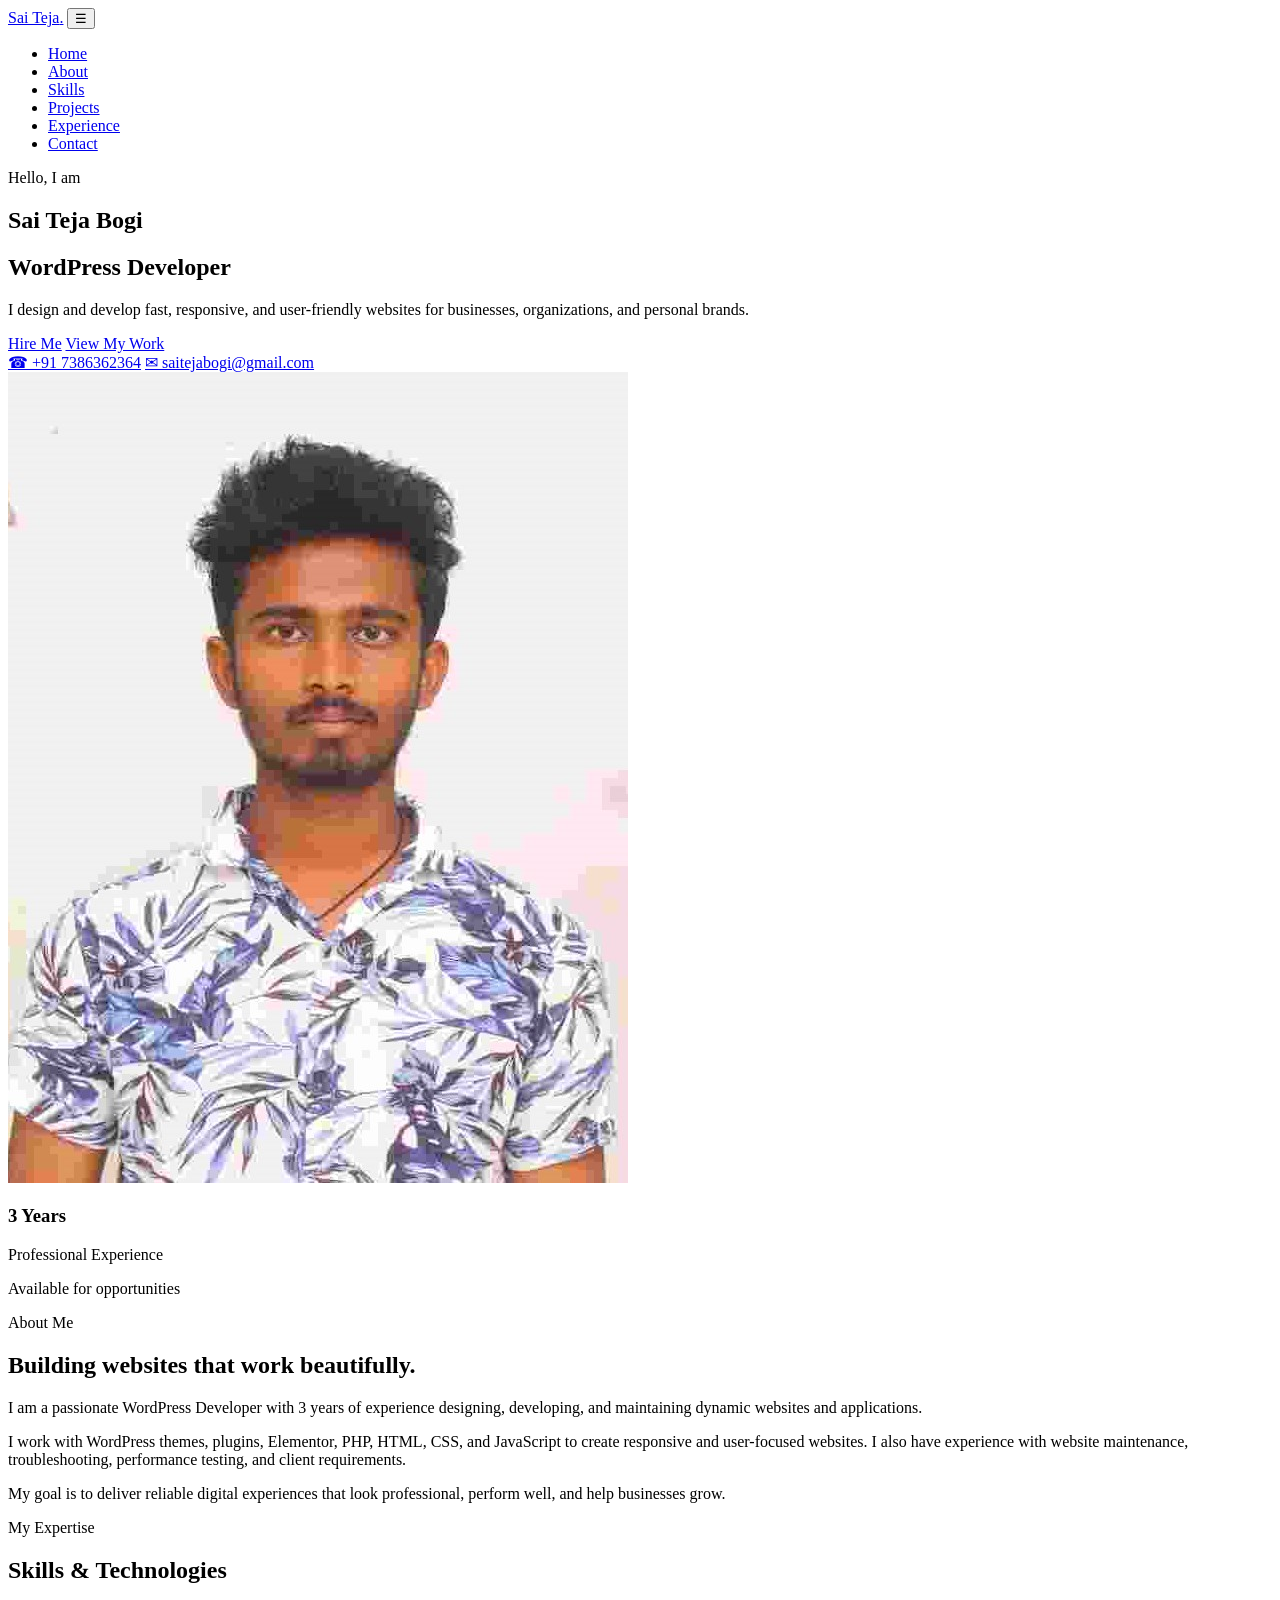
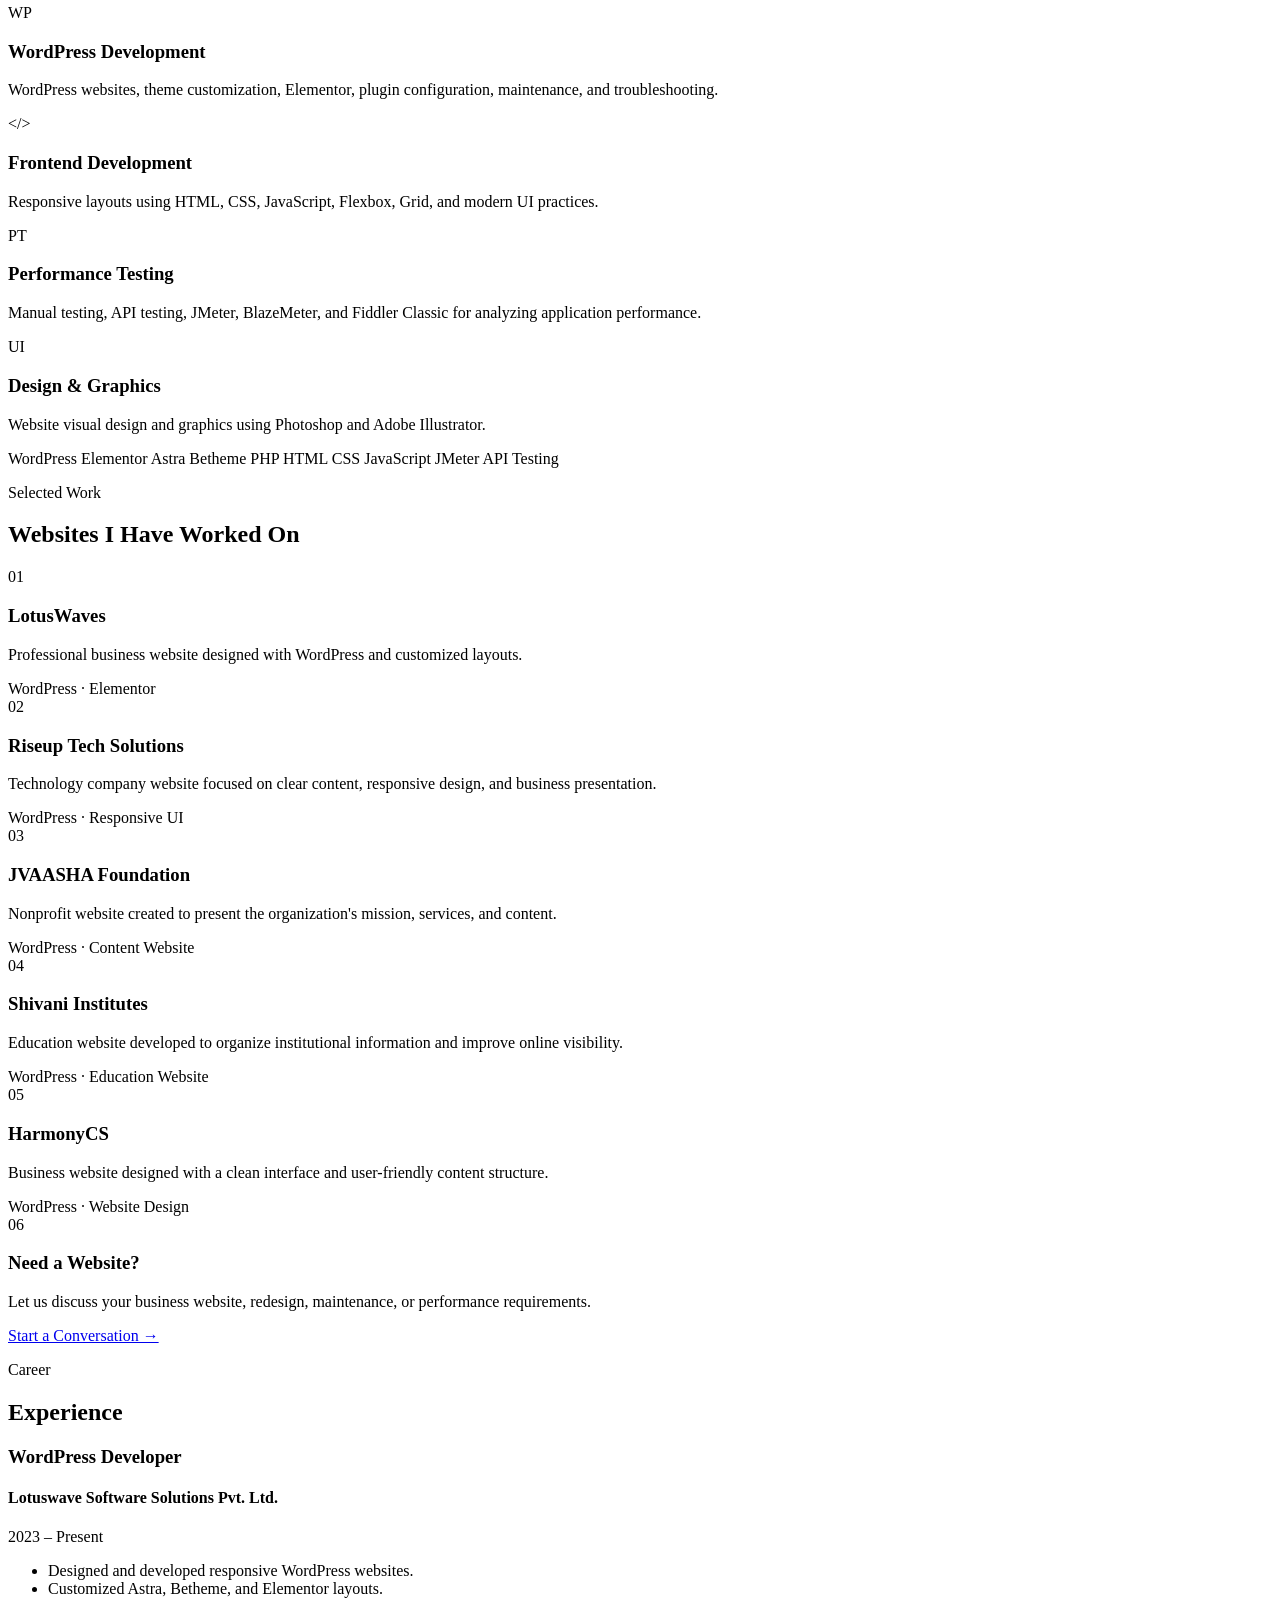
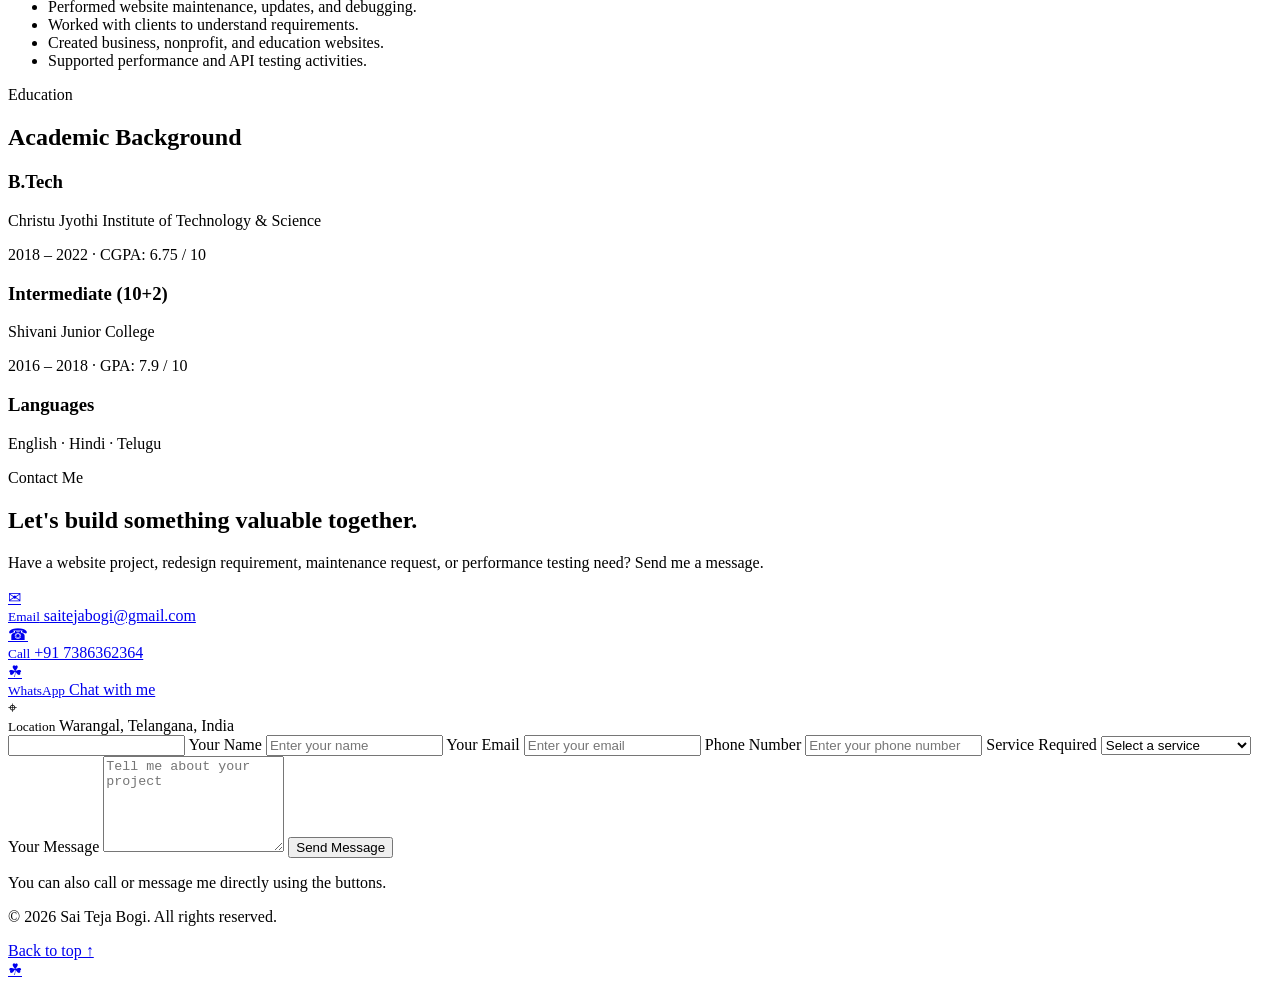
==== index.html @ 1f84fe52 "Rename index.html.html to index.html" ====
<!DOCTYPE html>
<html lang="en">
<head>
  <meta charset="UTF-8">
  <meta name="viewport" content="width=device-width, initial-scale=1.0">
  <meta name="description" content="Sai Teja Bogi - WordPress Developer with 3 years of experience">
  <title>Sai Teja Bogi | WordPress Developer</title>

  <link rel="preconnect" href="https://fonts.googleapis.com">
  <link rel="preconnect" href="https://fonts.gstatic.com" crossorigin>
  <link href="https://fonts.googleapis.com/css2?family=Inter:wght@400;500;600;700;800&display=swap" rel="stylesheet">

  <link rel="stylesheet" href="styles.css"> 
</head>
<body>

  <header class="header">
    <nav class="navbar container">
      <a href="#home" class="logo">Sai Teja<span>.</span></a>

      <button class="menu-toggle" aria-label="Open navigation menu">
        ☰
      </button>

      <ul class="nav-links">
        <li><a href="#home">Home</a></li>
        <li><a href="#about">About</a></li>
        <li><a href="#skills">Skills</a></li>
        <li><a href="#projects">Projects</a></li>
        <li><a href="#experience">Experience</a></li>
        <li><a href="#contact">Contact</a></li>
      </ul>
    </nav>
  </header>

  <main>

    <!-- Hero -->
    <section id="home" class="hero">
      <div class="container hero-content">
        <div class="hero-text">
          <p class="eyebrow">Hello, I am</p>
          <h1>Sai Teja <span>Bogi</span></h1>
          <h2>WordPress Developer</h2>

          <p class="hero-description">
            I design and develop fast, responsive, and user-friendly websites
            for businesses, organizations, and personal brands.
          </p>

          <div class="hero-buttons">
            <a href="#contact" class="btn btn-primary">Hire Me</a>
            <a href="#projects" class="btn btn-outline">View My Work</a>
          </div>

          <div class="quick-contact">
            <a href="tel:+917386362364">☎ +91 7386362364</a>
            <a href="mailto:saitejabogi@gmail.com">✉ saitejabogi@gmail.com</a>
          </div>
        </div>

        <div class="hero-card">
  <div class="profile-image-wrapper">
    <img
      src="assets/saiteja.jpg"
      alt="Sai Teja Bogi - WordPress Developer"
      class="profile-image"
    >
  </div>

  <h3>3 Years</h3>
  <p>Professional Experience</p>

  <div class="availability">
    <span></span>
    Available for opportunities
  </div>
</div>
      </div>
    </section>

    <!-- About -->
    <section id="about" class="section">
      <div class="container about-grid">
        <div>
          <p class="section-label">About Me</p>
          <h2 class="section-title">Building websites that work beautifully.</h2>
        </div>

        <div class="about-text">
          <p>
            I am a passionate WordPress Developer with 3 years of experience
            designing, developing, and maintaining dynamic websites and
            applications.
          </p>

          <p>
            I work with WordPress themes, plugins, Elementor, PHP, HTML, CSS,
            and JavaScript to create responsive and user-focused websites.
            I also have experience with website maintenance, troubleshooting,
            performance testing, and client requirements.
          </p>

          <p>
            My goal is to deliver reliable digital experiences that look
            professional, perform well, and help businesses grow.
          </p>
        </div>
      </div>
    </section>

    <!-- Skills -->
    <section id="skills" class="section section-light">
      <div class="container">
        <p class="section-label">My Expertise</p>
        <h2 class="section-title">Skills & Technologies</h2>

        <div class="skills-grid">
          <div class="skill-card">
            <div class="skill-icon">WP</div>
            <h3>WordPress Development</h3>
            <p>
              WordPress websites, theme customization, Elementor, plugin
              configuration, maintenance, and troubleshooting.
            </p>
          </div>

          <div class="skill-card">
            <div class="skill-icon">&lt;/&gt;</div>
            <h3>Frontend Development</h3>
            <p>
              Responsive layouts using HTML, CSS, JavaScript, Flexbox,
              Grid, and modern UI practices.
            </p>
          </div>

          <div class="skill-card">
            <div class="skill-icon">PT</div>
            <h3>Performance Testing</h3>
            <p>
              Manual testing, API testing, JMeter, BlazeMeter, and Fiddler
              Classic for analyzing application performance.
            </p>
          </div>

          <div class="skill-card">
            <div class="skill-icon">UI</div>
            <h3>Design & Graphics</h3>
            <p>
              Website visual design and graphics using Photoshop and
              Adobe Illustrator.
            </p>
          </div>
        </div>

        <div class="technology-list">
          <span>WordPress</span>
          <span>Elementor</span>
          <span>Astra</span>
          <span>Betheme</span>
          <span>PHP</span>
          <span>HTML</span>
          <span>CSS</span>
          <span>JavaScript</span>
          <span>JMeter</span>
          <span>API Testing</span>
        </div>
      </div>
    </section>

    <!-- Projects -->
    <section id="projects" class="section">
      <div class="container">
        <p class="section-label">Selected Work</p>
        <h2 class="section-title">Websites I Have Worked On</h2>

        <div class="projects-grid">
          <article class="project-card">
            <div class="project-number">01</div>
            <h3>LotusWaves</h3>
            <p>
              Professional business website designed with WordPress and
              customized layouts.
            </p>
            <span>WordPress · Elementor</span>
          </article>

          <article class="project-card">
            <div class="project-number">02</div>
            <h3>Riseup Tech Solutions</h3>
            <p>
              Technology company website focused on clear content,
              responsive design, and business presentation.
            </p>
            <span>WordPress · Responsive UI</span>
          </article>

          <article class="project-card">
            <div class="project-number">03</div>
            <h3>JVAASHA Foundation</h3>
            <p>
              Nonprofit website created to present the organization's
              mission, services, and content.
            </p>
            <span>WordPress · Content Website</span>
          </article>

          <article class="project-card">
            <div class="project-number">04</div>
            <h3>Shivani Institutes</h3>
            <p>
              Education website developed to organize institutional
              information and improve online visibility.
            </p>
            <span>WordPress · Education Website</span>
          </article>

          <article class="project-card">
            <div class="project-number">05</div>
            <h3>HarmonyCS</h3>
            <p>
              Business website designed with a clean interface and
              user-friendly content structure.
            </p>
            <span>WordPress · Website Design</span>
          </article>

          <article class="project-card project-highlight">
            <div class="project-number">06</div>
            <h3>Need a Website?</h3>
            <p>
              Let us discuss your business website, redesign, maintenance,
              or performance requirements.
            </p>
            <a href="#contact">Start a Conversation →</a>
          </article>
        </div>
      </div>
    </section>

    <!-- Experience and Education -->
    <section id="experience" class="section section-light">
      <div class="container timeline-grid">

        <div>
          <p class="section-label">Career</p>
          <h2 class="section-title">Experience</h2>

          <div class="timeline-item">
            <div class="timeline-dot"></div>
            <div>
              <h3>WordPress Developer</h3>
              <h4>Lotuswave Software Solutions Pvt. Ltd.</h4>
              <p class="timeline-date">2023 – Present</p>

              <ul>
                <li>Designed and developed responsive WordPress websites.</li>
                <li>Customized Astra, Betheme, and Elementor layouts.</li>
                <li>Performed website maintenance, updates, and debugging.</li>
                <li>Worked with clients to understand requirements.</li>
                <li>Created business, nonprofit, and education websites.</li>
                <li>Supported performance and API testing activities.</li>
              </ul>
            </div>
          </div>
        </div>

        <div>
          <p class="section-label">Education</p>
          <h2 class="section-title">Academic Background</h2>

          <div class="education-card">
            <h3>B.Tech</h3>
            <p>Christu Jyothi Institute of Technology & Science</p>
            <span>2018 – 2022 · CGPA: 6.75 / 10</span>
          </div>

          <div class="education-card">
            <h3>Intermediate (10+2)</h3>
            <p>Shivani Junior College</p>
            <span>2016 – 2018 · GPA: 7.9 / 10</span>
          </div>

          <div class="languages">
            <h3>Languages</h3>
            <p>English · Hindi · Telugu</p>
          </div>
        </div>

      </div>
    </section>

    <!-- Contact -->
    <section id="contact" class="section contact-section">
      <div class="container contact-grid">

        <div class="contact-intro">
          <p class="section-label">Contact Me</p>
          <h2 class="section-title">Let's build something valuable together.</h2>
          <p>
            Have a website project, redesign requirement, maintenance request,
            or performance testing need? Send me a message.
          </p>

          <div class="contact-details">
            <a href="mailto:saitejabogi@gmail.com">
              <span>✉</span>
              <div>
                <small>Email</small>
                saitejabogi@gmail.com
              </div>
            </a>

            <a href="tel:+917386362364">
              <span>☎</span>
              <div>
                <small>Call</small>
                +91 7386362364
              </div>
            </a>

            <a
              href="https://wa.me/917386362364?text=Hello%20Sai%20Teja%2C%20I%20would%20like%20to%20discuss%20a%20website%20project."
              target="_blank"
              rel="noopener noreferrer"
            >
              <span>☘</span>
              <div>
                <small>WhatsApp</small>
                Chat with me
              </div>
            </a>

            <div class="contact-location">
              <span>⌖</span>
              <div>
                <small>Location</small>
                Warangal, Telangana, India
              </div>
            </div>
          </div>
        </div>

        <!-- Static form: works with FormSubmit after activation -->
        <form
          class="contact-form"
          action="https://formsubmit.co/saitejabogi@gmail.com"
          method="POST"
        >
          <input type="hidden" name="_subject" value="New portfolio enquiry">
          <input type="hidden" name="_template" value="table">
          <input type="hidden" name="_captcha" value="true">
          <input type="hidden" name="_next" value="https://github.com/Saitejhub/portfolio/#contact">

          <!-- Honeypot field for basic spam protection -->
          <input
            type="text"
            name="_honey"
            class="hidden-field"
            tabindex="-1"
            autocomplete="off"
          >

          <label for="name">Your Name</label>
          <input
            type="text"
            id="name"
            name="name"
            placeholder="Enter your name"
            required
          >

          <label for="email">Your Email</label>
          <input
            type="email"
            id="email"
            name="email"
            placeholder="Enter your email"
            required
          >

          <label for="phone">Phone Number</label>
          <input
            type="tel"
            id="phone"
            name="phone"
            placeholder="Enter your phone number"
          >

          <label for="service">Service Required</label>
          <select id="service" name="service">
            <option value="">Select a service</option>
            <option value="WordPress Website">WordPress Website</option>
            <option value="Website Redesign">Website Redesign</option>
            <option value="Website Maintenance">Website Maintenance</option>
            <option value="Performance Testing">Performance Testing</option>
            <option value="Other">Other</option>
          </select>

          <label for="message">Your Message</label>
          <textarea
            id="message"
            name="message"
            rows="6"
            placeholder="Tell me about your project"
            required
          ></textarea>

          <button type="submit" class="btn btn-primary btn-full">
            Send Message
          </button>

          <p class="form-note">
            You can also call or message me directly using the buttons.
          </p>
        </form>

      </div>
    </section>

  </main>

  <footer class="footer">
    <div class="container footer-content">
      <p>© <span id="year"></span> Sai Teja Bogi. All rights reserved.</p>
      <a href="#home">Back to top ↑</a>
    </div>
  </footer>

  <a
    class="floating-whatsapp"
    href="https://wa.me/917386362364?text=Hello%20Sai%20Teja%2C%20I%20found%20your%20portfolio."
    target="_blank"
    rel="noopener noreferrer"
    aria-label="Contact me on WhatsApp"
  >
    ☘
  </a>

  <script src="script.js"></script>
</body>
</html>
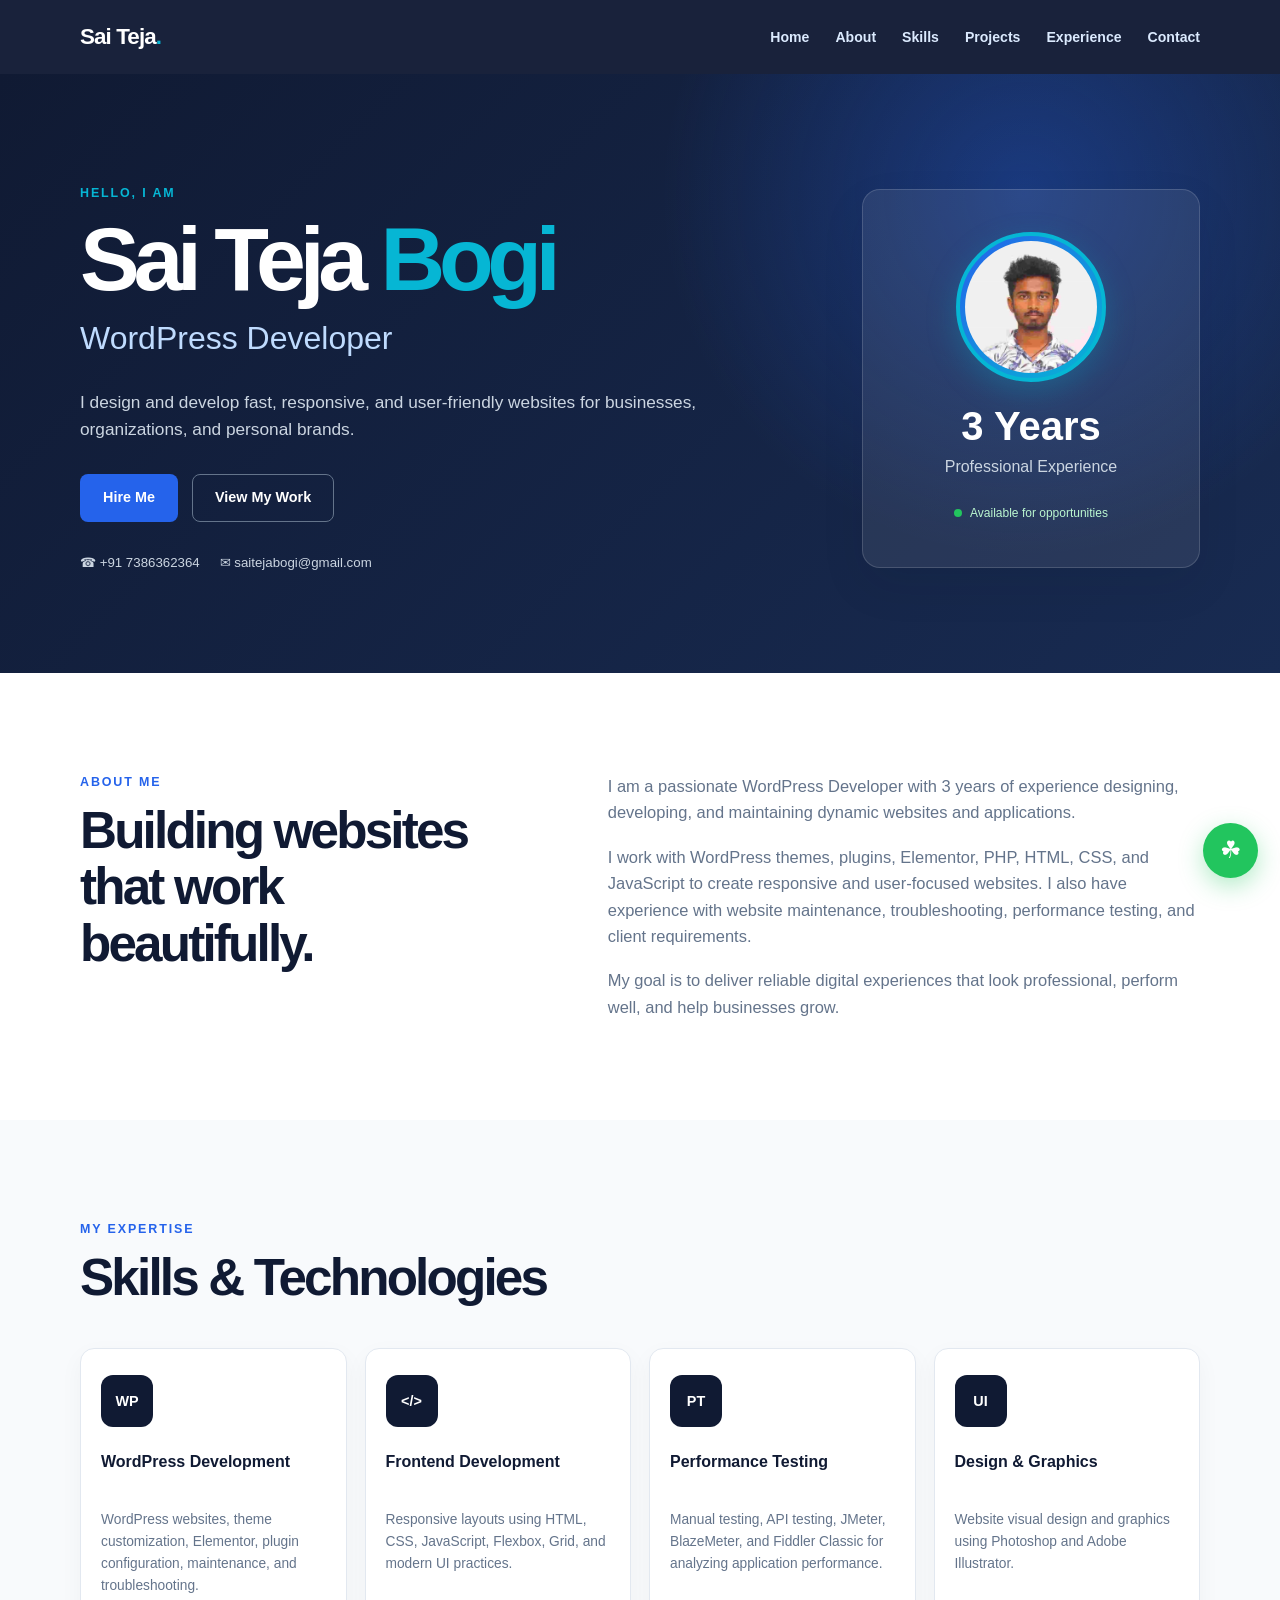
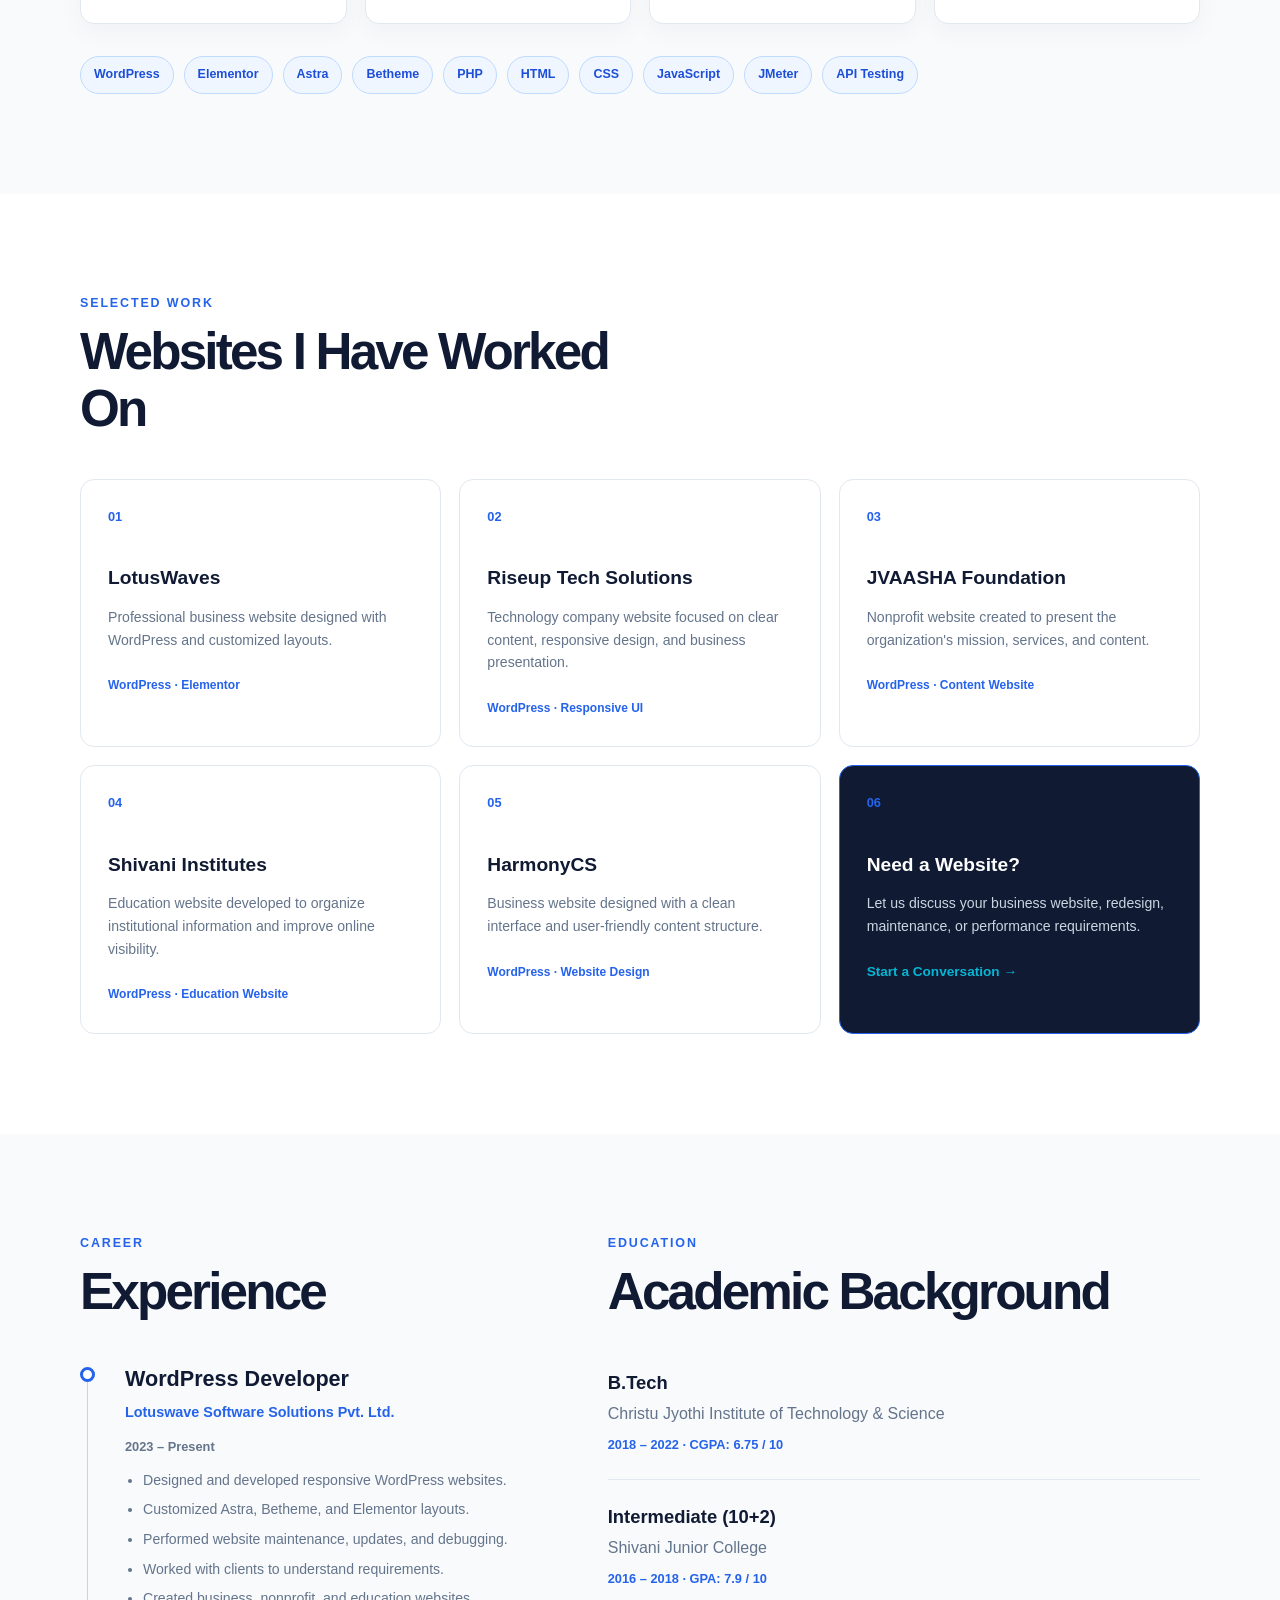
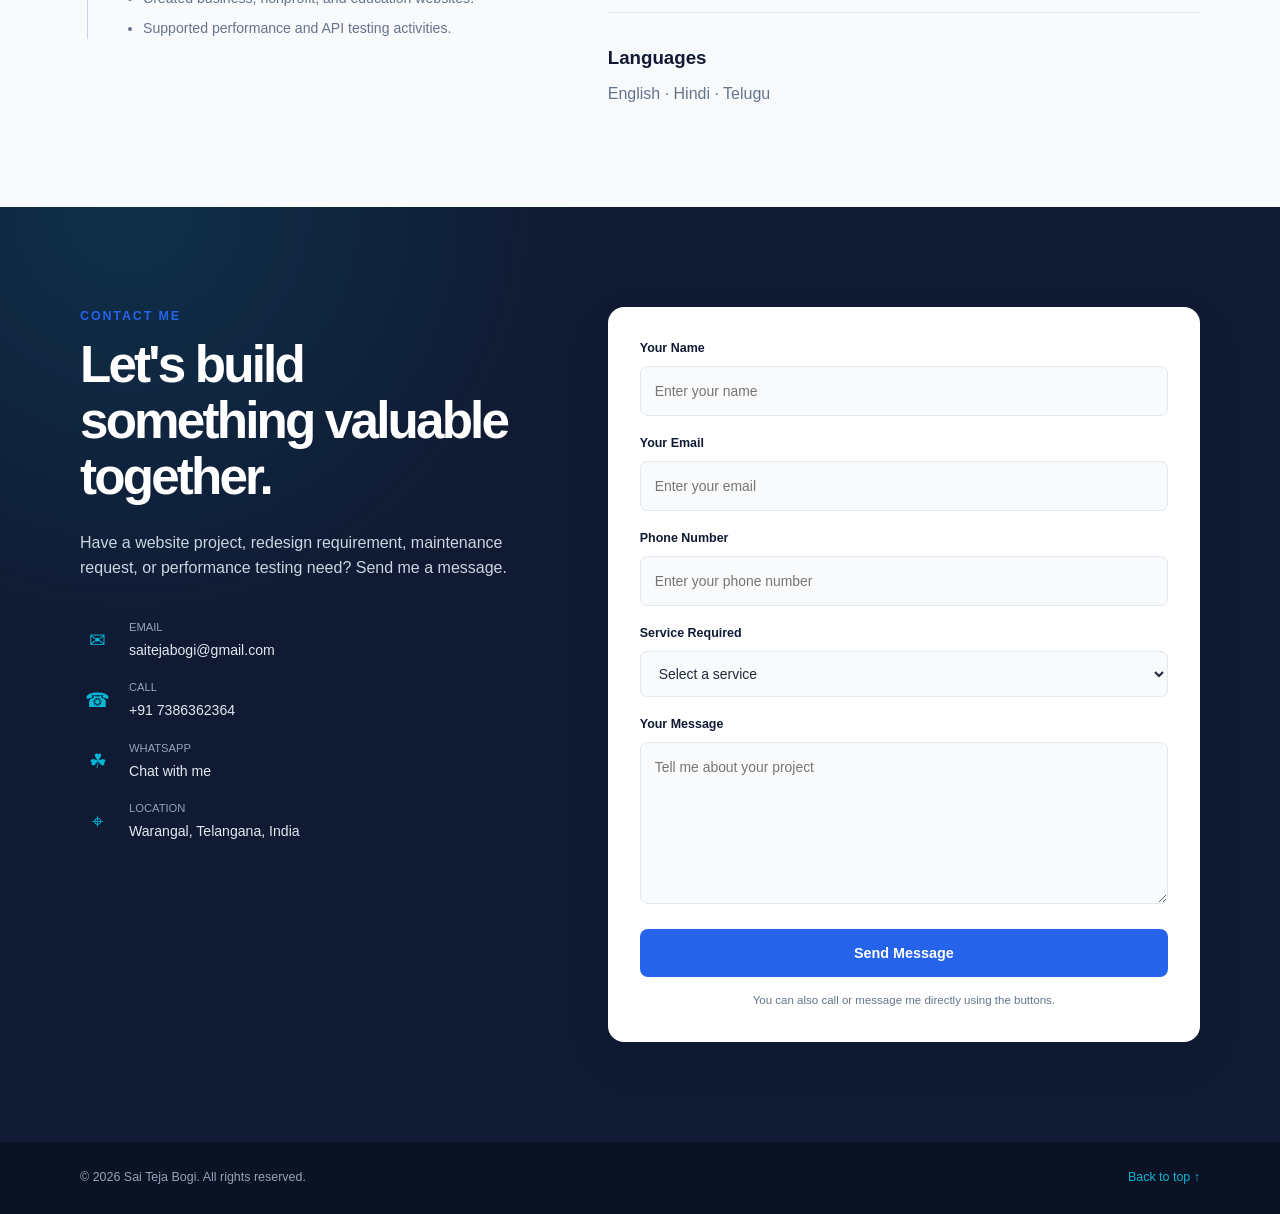
==== commit 03fe456f: "Update index.html" ====
--- a/index.html
+++ b/index.html
@@ -10,7 +10,7 @@
   <link rel="preconnect" href="https://fonts.gstatic.com" crossorigin>
   <link href="https://fonts.googleapis.com/css2?family=Inter:wght@400;500;600;700;800&display=swap" rel="stylesheet">
 
-  <link rel="stylesheet" href="styles.css"> 
+  <link rel="stylesheet" href="style.css"> 
 </head>
 <body>
 
--- a/style.css
+++ b/style.css
@@ -0,0 +1,738 @@
+ :root {
+  --navy: #101a33;
+  --blue: #2563eb;
+  --blue-dark: #1d4ed8;
+  --cyan: #06b6d4;
+  --text: #1e293b;
+  --muted: #64748b;
+  --light: #f8fafc;
+  --border: #e2e8f0;
+  --white: #ffffff;
+  --shadow: 0 18px 45px rgba(15, 23, 42, 0.08);
+}
+
+* {
+  margin: 0;
+  padding: 0;
+  box-sizing: border-box;
+}
+
+html {
+  scroll-behavior: smooth;
+}
+
+body {
+  color: var(--text);
+  background: var(--white);
+  font-family: "Inter", Arial, sans-serif;
+  line-height: 1.6;
+}
+
+a {
+  color: inherit;
+  text-decoration: none;
+}
+
+.container {
+  width: min(1120px, 92%);
+  margin: auto;
+}
+
+.header {
+  position: sticky;
+  top: 0;
+  z-index: 1000;
+  background: rgba(16, 26, 51, 0.96);
+  backdrop-filter: blur(12px);
+}
+
+.navbar {
+  min-height: 74px;
+  display: flex;
+  align-items: center;
+  justify-content: space-between;
+}
+
+.logo {
+  color: var(--white);
+  font-size: 1.4rem;
+  font-weight: 800;
+  letter-spacing: -0.04em;
+}
+
+.logo span,
+.hero h1 span {
+  color: var(--cyan);
+}
+
+.nav-links {
+  display: flex;
+  align-items: center;
+  gap: 26px;
+  list-style: none;
+}
+
+.nav-links a {
+  color: #dbeafe;
+  font-size: 0.88rem;
+  font-weight: 600;
+  transition: color 0.25s ease;
+}
+
+.nav-links a:hover {
+  color: var(--cyan);
+}
+
+.menu-toggle {
+  display: none;
+  border: 0;
+  color: var(--white);
+  background: transparent;
+  cursor: pointer;
+  font-size: 1.7rem;
+}
+
+.hero {
+  color: var(--white);
+  background:
+    radial-gradient(circle at 80% 20%, rgba(37, 99, 235, 0.35), transparent 32%),
+    linear-gradient(135deg, #101a33 0%, #182b52 100%);
+  padding: 110px 0 100px;
+}
+
+.hero-content {
+  display: grid;
+  grid-template-columns: 1.35fr 0.65fr;
+  align-items: center;
+  gap: 80px;
+}
+
+.eyebrow,
+.section-label {
+  color: var(--blue);
+  font-size: 0.78rem;
+  font-weight: 800;
+  letter-spacing: 0.15em;
+  text-transform: uppercase;
+}
+
+.hero .eyebrow {
+  color: var(--cyan);
+}
+
+.hero h1 {
+  max-width: 700px;
+  margin: 10px 0 8px;
+  font-size: clamp(2.7rem, 7vw, 5.6rem);
+  line-height: 1.02;
+  letter-spacing: -0.07em;
+}
+
+.hero h2 {
+  color: #bfdbfe;
+  font-size: clamp(1.25rem, 3vw, 2rem);
+  font-weight: 500;
+}
+
+.hero-description {
+  max-width: 620px;
+  margin: 24px 0 30px;
+  color: #cbd5e1;
+  font-size: 1.08rem;
+}
+
+.hero-buttons {
+  display: flex;
+  flex-wrap: wrap;
+  gap: 14px;
+}
+
+.btn {
+  display: inline-flex;
+  min-height: 48px;
+  align-items: center;
+  justify-content: center;
+  padding: 0 22px;
+  border: 1px solid transparent;
+  border-radius: 8px;
+  cursor: pointer;
+  font: inherit;
+  font-size: 0.9rem;
+  font-weight: 700;
+  transition: all 0.25s ease;
+}
+
+.btn-primary {
+  color: var(--white);
+  background: var(--blue);
+}
+
+.btn-primary:hover {
+  background: var(--blue-dark);
+  transform: translateY(-2px);
+}
+
+.btn-outline {
+  color: var(--white);
+  border-color: #64748b;
+}
+
+.btn-outline:hover {
+  border-color: var(--cyan);
+  color: var(--cyan);
+}
+
+.quick-contact {
+  display: flex;
+  flex-wrap: wrap;
+  gap: 20px;
+  margin-top: 30px;
+}
+
+.quick-contact a {
+  color: #cbd5e1;
+  font-size: 0.83rem;
+}
+
+.quick-contact a:hover {
+  color: var(--cyan);
+}
+
+.hero-card {
+  padding: 42px 28px;
+  border: 1px solid rgba(255, 255, 255, 0.15);
+  border-radius: 18px;
+  background: rgba(255, 255, 255, 0.08);
+  box-shadow: var(--shadow);
+  text-align: center;
+}
+
+.profile-image-wrapper {
+  width: 150px;
+  height: 150px;
+  margin: 0 auto 24px;
+  padding: 5px;
+  overflow: hidden;
+  border: 4px solid var(--cyan);
+  border-radius: 50%;
+  background: linear-gradient(135deg, var(--blue), var(--cyan));
+  box-shadow: 0 10px 30px rgba(6, 182, 212, 0.25);
+}
+
+.profile-image {
+  width: 100%;
+  height: 100%;
+  display: block;
+  border-radius: 50%;
+  object-fit: cover;
+  object-position: center top;
+}
+
+.hero-card h3 {
+  font-size: 2.5rem;
+  line-height: 1;
+}
+
+.hero-card p {
+  margin-top: 8px;
+  color: #cbd5e1;
+}
+
+.availability {
+  display: inline-flex;
+  align-items: center;
+  gap: 8px;
+  margin-top: 24px;
+  color: #bbf7d0;
+  font-size: 0.75rem;
+}
+
+.availability span {
+  width: 8px;
+  height: 8px;
+  border-radius: 50%;
+  background: #22c55e;
+}
+
+.section {
+  padding: 100px 0;
+}
+
+.section-light {
+  background: var(--light);
+}
+
+.section-title {
+  max-width: 560px;
+  margin-top: 10px;
+  color: var(--navy);
+  font-size: clamp(2rem, 4vw, 3.3rem);
+  letter-spacing: -0.055em;
+  line-height: 1.1;
+}
+
+.about-grid,
+.contact-grid,
+.timeline-grid {
+  display: grid;
+  grid-template-columns: 0.85fr 1.15fr;
+  gap: 90px;
+}
+
+.about-text {
+  color: var(--muted);
+  font-size: 1.03rem;
+}
+
+.about-text p + p {
+  margin-top: 18px;
+}
+
+.skills-grid {
+  display: grid;
+  grid-template-columns: repeat(4, 1fr);
+  gap: 18px;
+  margin-top: 42px;
+}
+
+.skill-card {
+  padding: 26px 20px;
+  border: 1px solid var(--border);
+  border-radius: 14px;
+  background: var(--white);
+  box-shadow: 0 8px 25px rgba(15, 23, 42, 0.04);
+}
+
+.skill-icon {
+  width: 52px;
+  height: 52px;
+  display: grid;
+  place-items: center;
+  margin-bottom: 22px;
+  border-radius: 12px;
+  color: var(--white);
+  background: var(--navy);
+  font-size: 0.9rem;
+  font-weight: 800;
+}
+
+.skill-card h3 {
+  min-height: 48px;
+  color: var(--navy);
+  font-size: 1rem;
+}
+
+.skill-card p {
+  margin-top: 12px;
+  color: var(--muted);
+  font-size: 0.86rem;
+}
+
+.technology-list {
+  display: flex;
+  flex-wrap: wrap;
+  gap: 10px;
+  margin-top: 32px;
+}
+
+.technology-list span {
+  padding: 8px 13px;
+  border: 1px solid #bfdbfe;
+  border-radius: 100px;
+  color: var(--blue-dark);
+  background: #eff6ff;
+  font-size: 0.78rem;
+  font-weight: 600;
+}
+
+.projects-grid {
+  display: grid;
+  grid-template-columns: repeat(3, 1fr);
+  gap: 18px;
+  margin-top: 42px;
+}
+
+.project-card {
+  min-height: 240px;
+  padding: 27px;
+  border: 1px solid var(--border);
+  border-radius: 14px;
+  background: var(--white);
+  transition: transform 0.25s ease, box-shadow 0.25s ease;
+}
+
+.project-card:hover {
+  transform: translateY(-5px);
+  box-shadow: var(--shadow);
+}
+
+.project-number {
+  margin-bottom: 36px;
+  color: var(--blue);
+  font-size: 0.8rem;
+  font-weight: 800;
+}
+
+.project-card h3 {
+  color: var(--navy);
+  font-size: 1.2rem;
+}
+
+.project-card p {
+  margin: 12px 0 20px;
+  color: var(--muted);
+  font-size: 0.88rem;
+}
+
+.project-card span {
+  color: var(--blue);
+  font-size: 0.75rem;
+  font-weight: 700;
+}
+
+.project-highlight {
+  color: var(--white);
+  border-color: var(--blue);
+  background: var(--navy);
+}
+
+.project-highlight h3,
+.project-highlight p {
+  color: var(--white);
+}
+
+.project-highlight p {
+  color: #cbd5e1;
+}
+
+.project-highlight a {
+  color: var(--cyan);
+  font-size: 0.85rem;
+  font-weight: 700;
+}
+
+.timeline-item {
+  position: relative;
+  display: grid;
+  grid-template-columns: 25px 1fr;
+  gap: 20px;
+  margin-top: 42px;
+}
+
+.timeline-item::before {
+  position: absolute;
+  top: 20px;
+  bottom: 0;
+  left: 7px;
+  width: 1px;
+  background: #cbd5e1;
+  content: "";
+}
+
+.timeline-dot {
+  position: relative;
+  z-index: 1;
+  width: 15px;
+  height: 15px;
+  margin-top: 5px;
+  border: 3px solid var(--blue);
+  border-radius: 50%;
+  background: var(--white);
+}
+
+.timeline-item h3 {
+  color: var(--navy);
+  font-size: 1.35rem;
+}
+
+.timeline-item h4 {
+  margin-top: 5px;
+  color: var(--blue);
+  font-size: 0.9rem;
+  font-weight: 600;
+}
+
+.timeline-date {
+  margin: 12px 0;
+  color: var(--muted);
+  font-size: 0.8rem;
+  font-weight: 700;
+}
+
+.timeline-item ul {
+  padding-left: 18px;
+  color: var(--muted);
+  font-size: 0.88rem;
+}
+
+.timeline-item li + li {
+  margin-top: 7px;
+}
+
+.education-card {
+  padding: 22px 0;
+  border-bottom: 1px solid var(--border);
+}
+
+.education-card:first-of-type {
+  margin-top: 26px;
+}
+
+.education-card h3 {
+  color: var(--navy);
+  font-size: 1.15rem;
+}
+
+.education-card p {
+  margin: 4px 0;
+  color: var(--muted);
+}
+
+.education-card span {
+  color: var(--blue);
+  font-size: 0.8rem;
+  font-weight: 700;
+}
+
+.languages {
+  margin-top: 30px;
+}
+
+.languages h3 {
+  color: var(--navy);
+}
+
+.languages p {
+  margin-top: 8px;
+  color: var(--muted);
+}
+
+.contact-section {
+  color: var(--white);
+  background:
+    radial-gradient(circle at 10% 0%, rgba(6, 182, 212, 0.14), transparent 30%),
+    var(--navy);
+}
+
+.contact-section .section-title {
+  color: var(--white);
+}
+
+.contact-intro > p:not(.section-label) {
+  max-width: 500px;
+  margin-top: 24px;
+  color: #cbd5e1;
+}
+
+.contact-details {
+  display: grid;
+  gap: 18px;
+  margin-top: 38px;
+}
+
+.contact-details a,
+.contact-location {
+  display: flex;
+  align-items: center;
+  gap: 14px;
+  color: #e2e8f0;
+}
+
+.contact-details a:hover {
+  color: var(--cyan);
+}
+
+.contact-details span {
+  width: 35px;
+  color: var(--cyan);
+  font-size: 1.25rem;
+  text-align: center;
+}
+
+.contact-details small {
+  display: block;
+  margin-bottom: 2px;
+  color: #94a3b8;
+  font-size: 0.7rem;
+  text-transform: uppercase;
+}
+
+.contact-details div {
+  font-size: 0.88rem;
+}
+
+.contact-form {
+  padding: 32px;
+  border-radius: 16px;
+  background: var(--white);
+  box-shadow: var(--shadow);
+}
+
+.contact-form label {
+  display: block;
+  margin-bottom: 7px;
+  color: var(--navy);
+  font-size: 0.78rem;
+  font-weight: 700;
+}
+
+.contact-form input,
+.contact-form select,
+.contact-form textarea {
+  width: 100%;
+  margin-bottom: 18px;
+  padding: 13px 14px;
+  border: 1px solid var(--border);
+  border-radius: 7px;
+  outline: none;
+  color: var(--text);
+  background: var(--light);
+  font: inherit;
+  font-size: 0.87rem;
+}
+
+.contact-form textarea {
+  resize: vertical;
+}
+
+.contact-form input:focus,
+.contact-form select:focus,
+.contact-form textarea:focus {
+  border-color: var(--blue);
+  box-shadow: 0 0 0 3px rgba(37, 99, 235, 0.12);
+}
+
+.btn-full {
+  width: 100%;
+}
+
+.form-note {
+  margin-top: 14px;
+  color: var(--muted);
+  font-size: 0.72rem;
+  text-align: center;
+}
+
+.hidden-field {
+  display: none !important;
+}
+
+.footer {
+  color: #94a3b8;
+  background: #0b1224;
+  font-size: 0.78rem;
+}
+
+.footer-content {
+  display: flex;
+  align-items: center;
+  justify-content: space-between;
+  min-height: 72px;
+}
+
+.footer a {
+  color: var(--cyan);
+}
+
+.floating-whatsapp {
+  position: fixed;
+  right: 22px;
+  bottom: 22px;
+  z-index: 900;
+  width: 55px;
+  height: 55px;
+  display: grid;
+  place-items: center;
+  border-radius: 50%;
+  color: var(--white);
+  background: #22c55e;
+  box-shadow: 0 8px 25px rgba(34, 197, 94, 0.35);
+  font-size: 1.5rem;
+  transition: transform 0.25s ease;
+}
+
+.floating-whatsapp:hover {
+  transform: scale(1.08);
+}
+
+@media (max-width: 900px) {
+  .hero-content,
+  .about-grid,
+  .contact-grid,
+  .timeline-grid {
+    grid-template-columns: 1fr;
+    gap: 45px;
+  }
+
+  .hero-card {
+    max-width: 360px;
+  }
+
+  .skills-grid {
+    grid-template-columns: repeat(2, 1fr);
+  }
+
+  .projects-grid {
+    grid-template-columns: repeat(2, 1fr);
+  }
+}
+
+@media (max-width: 680px) {
+  .navbar {
+    position: relative;
+  }
+
+  .menu-toggle {
+    display: block;
+  }
+
+  .nav-links {
+    position: absolute;
+    top: 74px;
+    right: 0;
+    left: 0;
+    display: none;
+    flex-direction: column;
+    align-items: flex-start;
+    gap: 0;
+    padding: 10px 4%;
+    background: var(--navy);
+  }
+
+  .nav-links.active {
+    display: flex;
+  }
+
+  .nav-links li {
+    width: 100%;
+  }
+
+  .nav-links a {
+    display: block;
+    padding: 13px 0;
+  }
+
+  .hero {
+    padding: 78px 0;
+  }
+
+  .section {
+    padding: 70px 0;
+  }
+
+  .skills-grid,
+  .projects-grid {
+    grid-template-columns: 1fr;
+  }
+
+  .contact-form {
+    padding: 22px;
+  }
+
+  .footer-content {
+    align-items: flex-start;
+    flex-direction: column;
+    justify-content: center;
+    gap: 8px;
+  }
+}
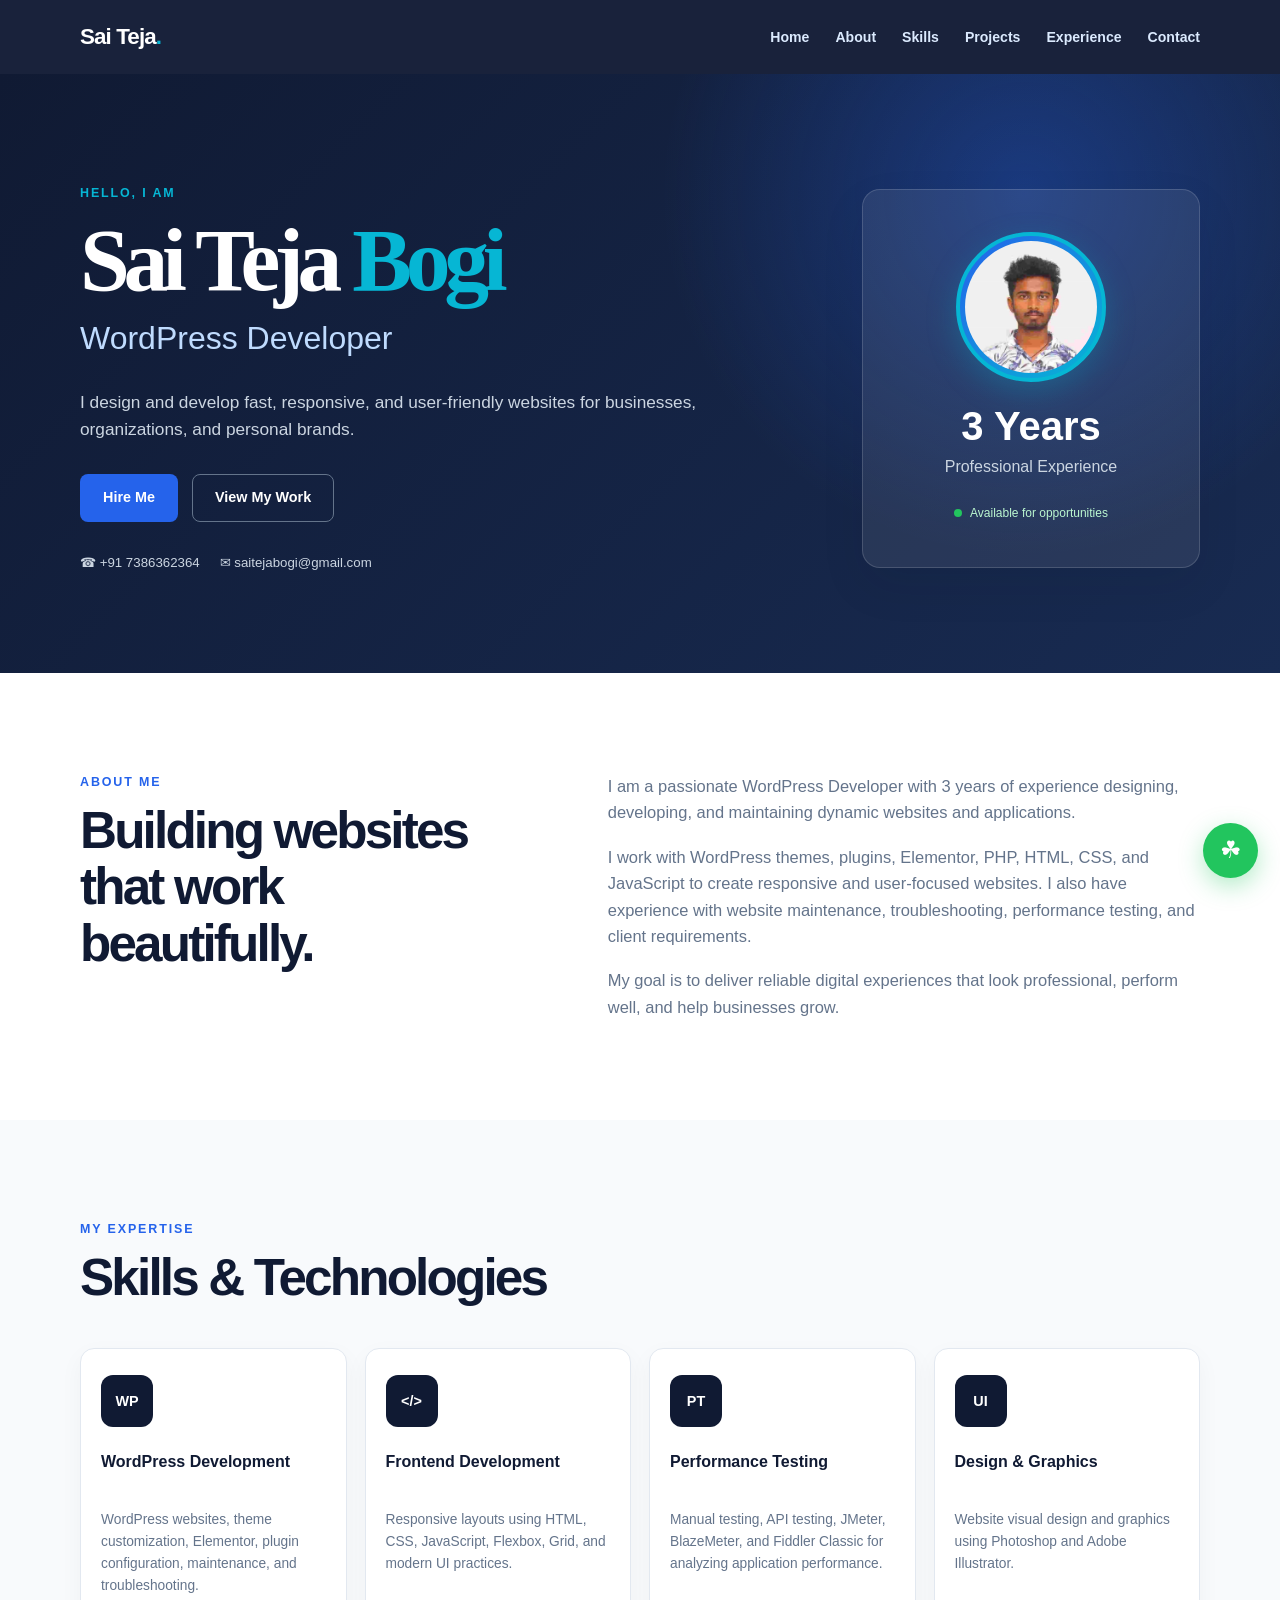
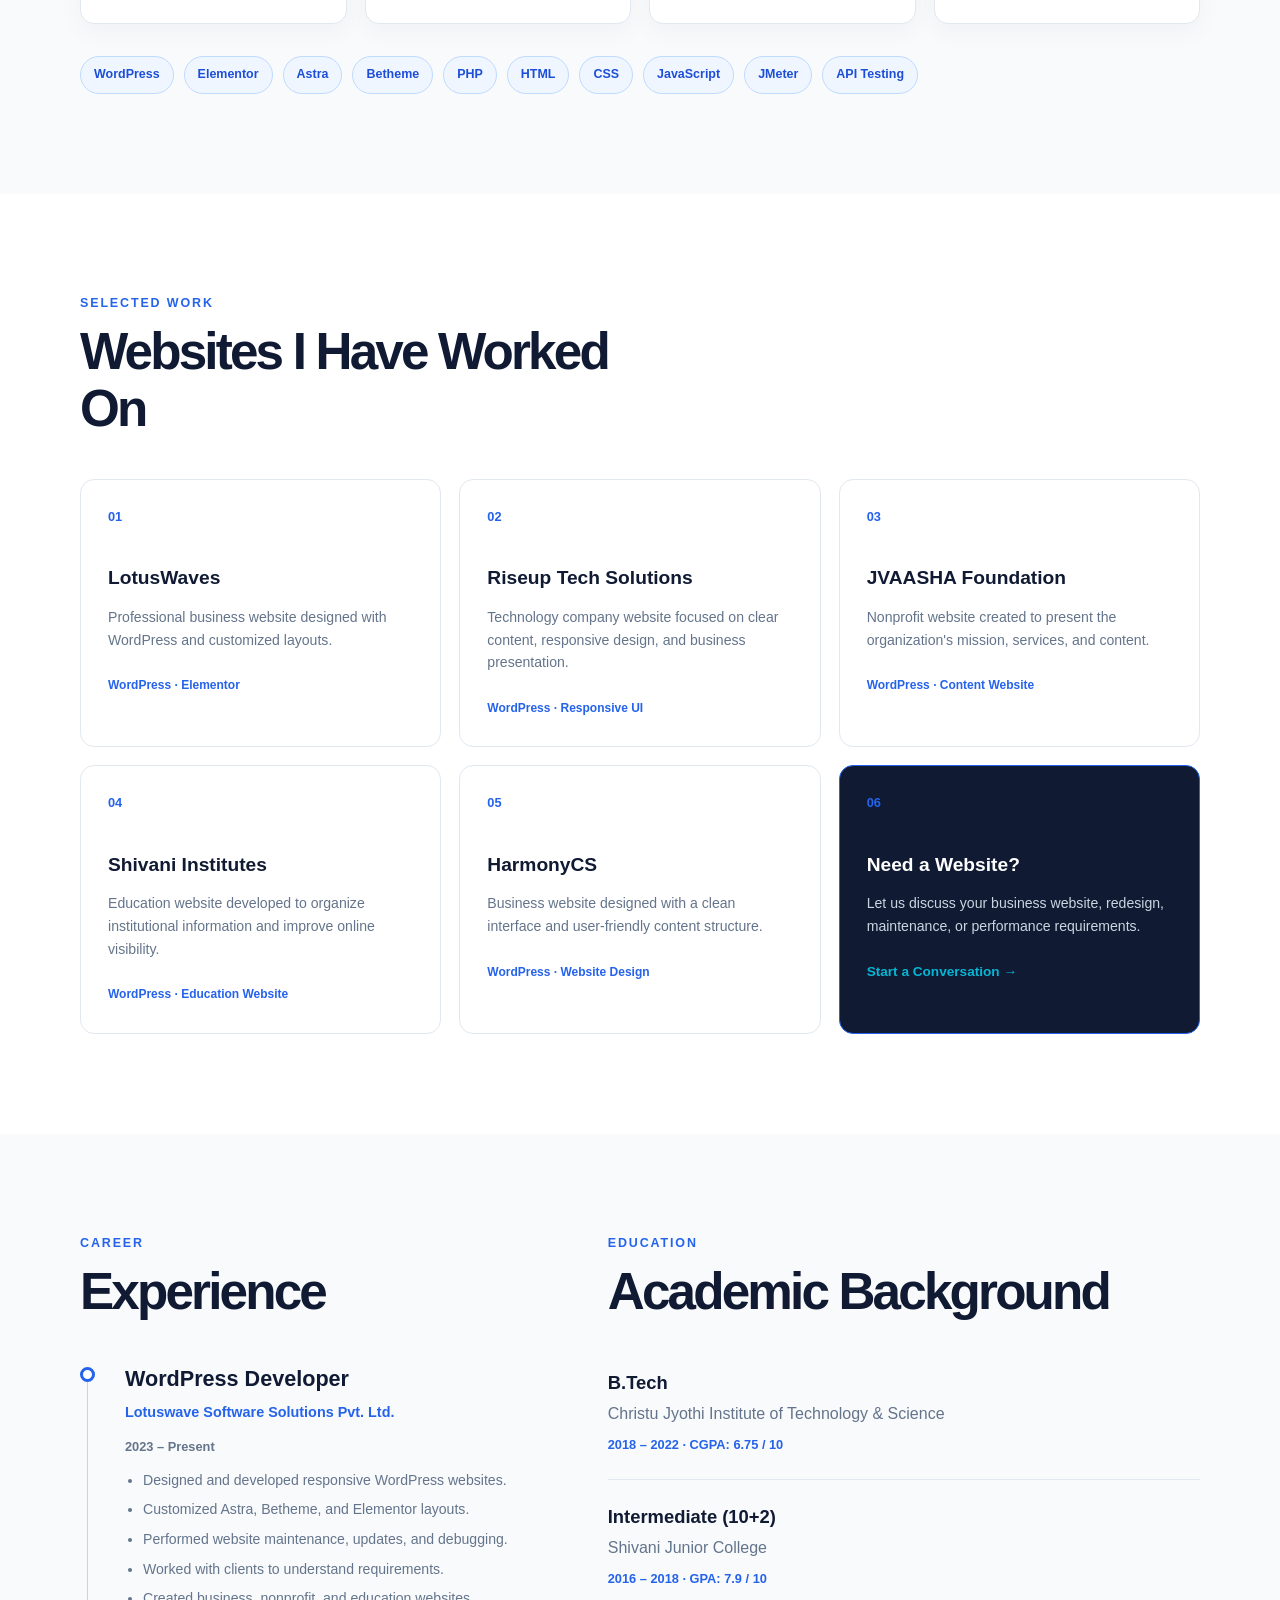
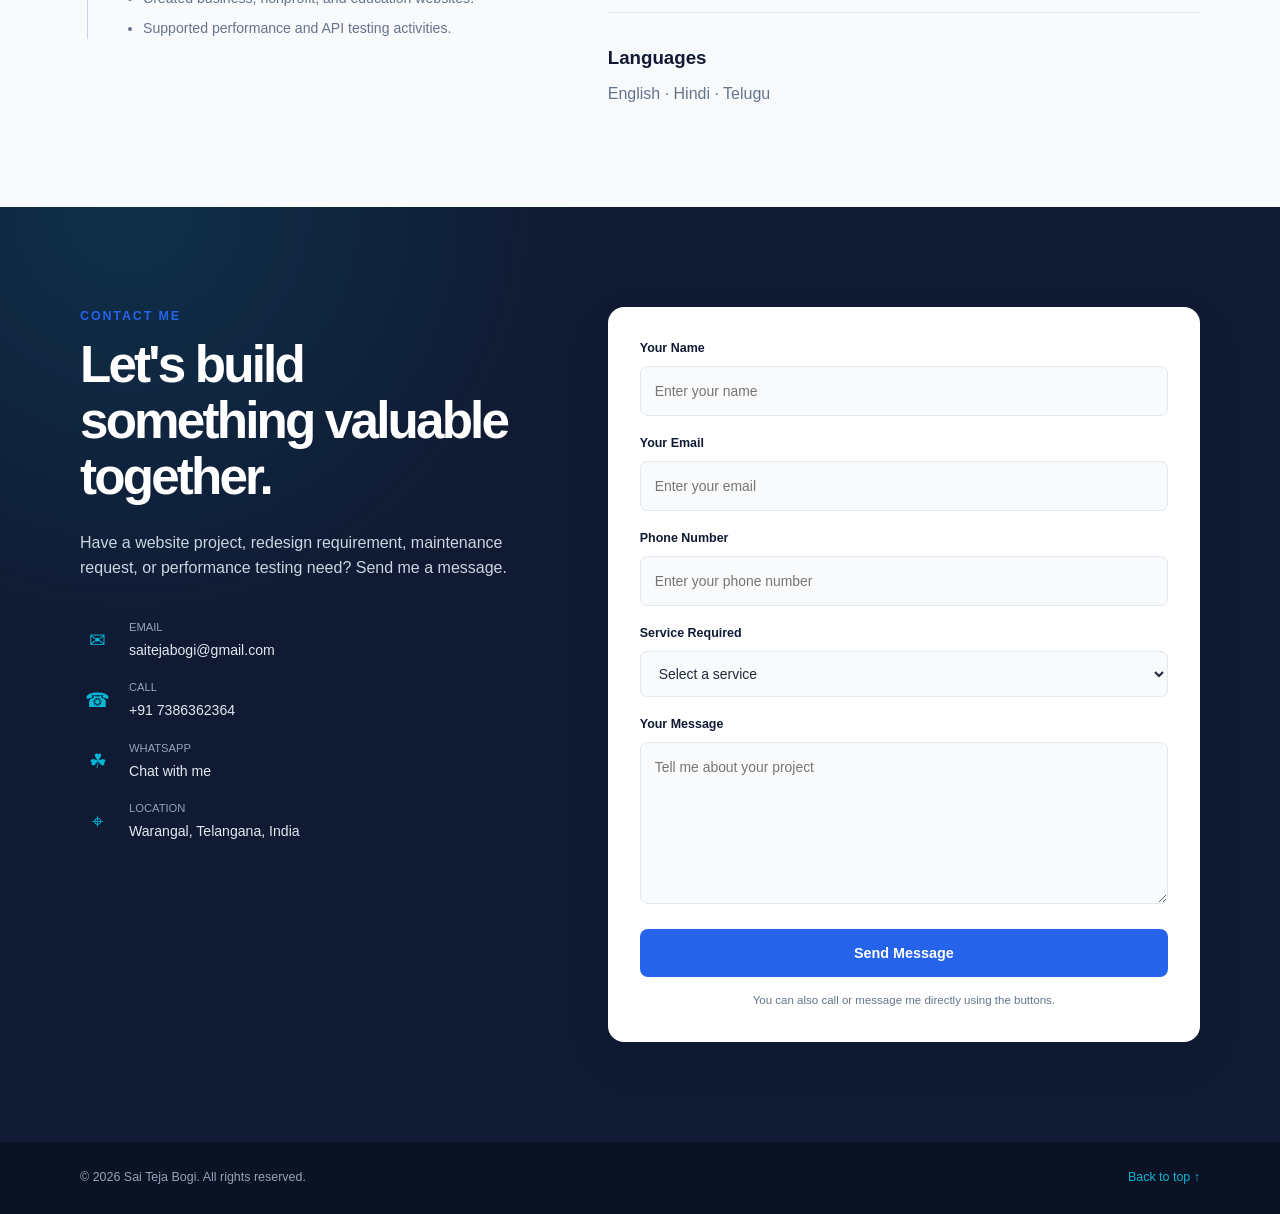
==== commit 7867b0dc: "Update index.html" ====
--- a/index.html
+++ b/index.html
@@ -40,7 +40,7 @@
       <div class="container hero-content">
         <div class="hero-text">
           <p class="eyebrow">Hello, I am</p>
-          <h1>Sai Teja <span>Bogi</span></h1>
+          <h1 style="font-family:allerta stencil;">Sai Teja <span>Bogi</span></h1>
           <h2>WordPress Developer</h2>
 
           <p class="hero-description">
@@ -62,7 +62,7 @@
         <div class="hero-card">
   <div class="profile-image-wrapper">
     <img
-      src="assets/saiteja.jpg"
+      src="assets/sai-teja-bogi-profile.jpg"
       alt="Sai Teja Bogi - WordPress Developer"
       class="profile-image"
     >
@@ -347,10 +347,11 @@
           action="https://formsubmit.co/saitejabogi@gmail.com"
           method="POST"
         >
-          <input type="hidden" name="_subject" value="New portfolio enquiry">
+          <input type="hidden" name="_subject" value="New Portfolio Contact enquiry">
           <input type="hidden" name="_template" value="table">
           <input type="hidden" name="_captcha" value="true">
-          <input type="hidden" name="_next" value="https://github.com/Saitejhub/portfolio/#contact">
+          <input type="hidden" name="_url" value="https://saitejhub.github.io/sai-teja-portfolio/">
+          <input type="hidden" name="_next" value="https://saitejhub.github.io/sai-teja-portfolio/thank-you.html">
 
           <!-- Honeypot field for basic spam protection -->
           <input
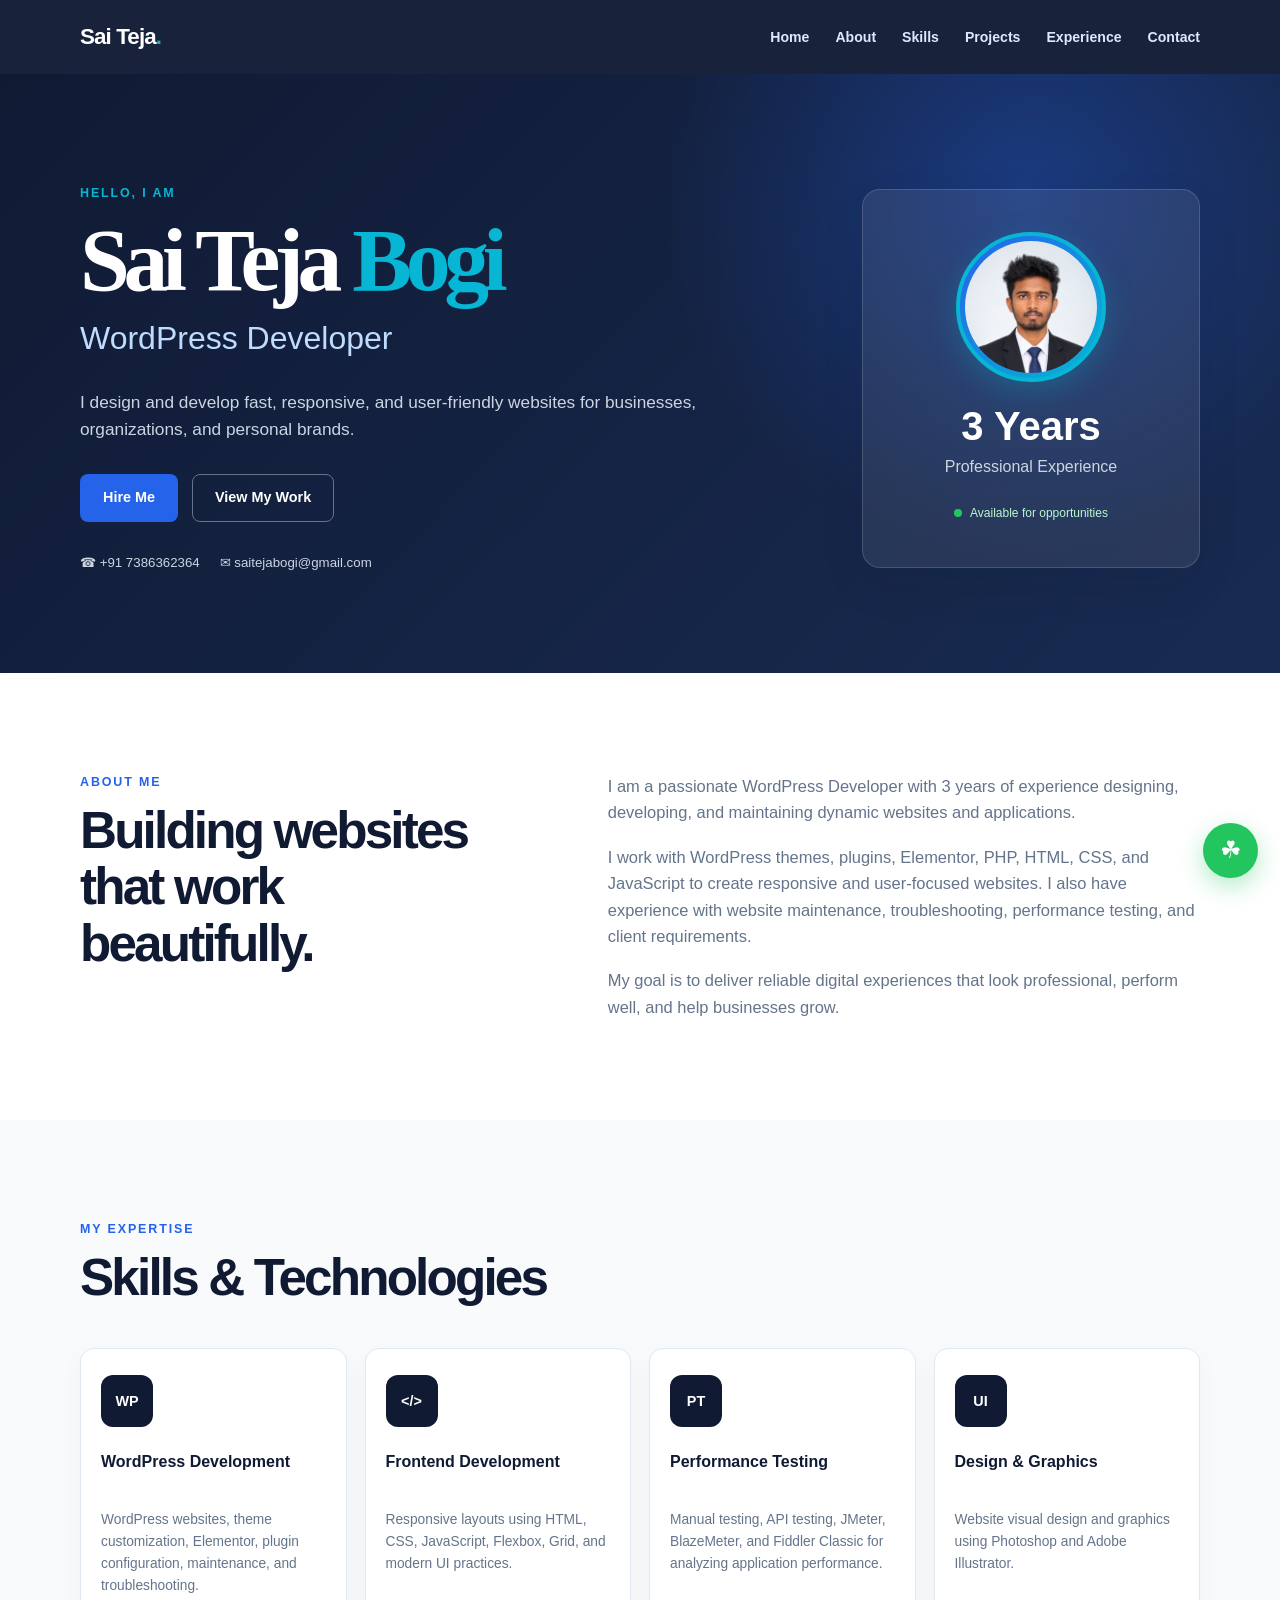
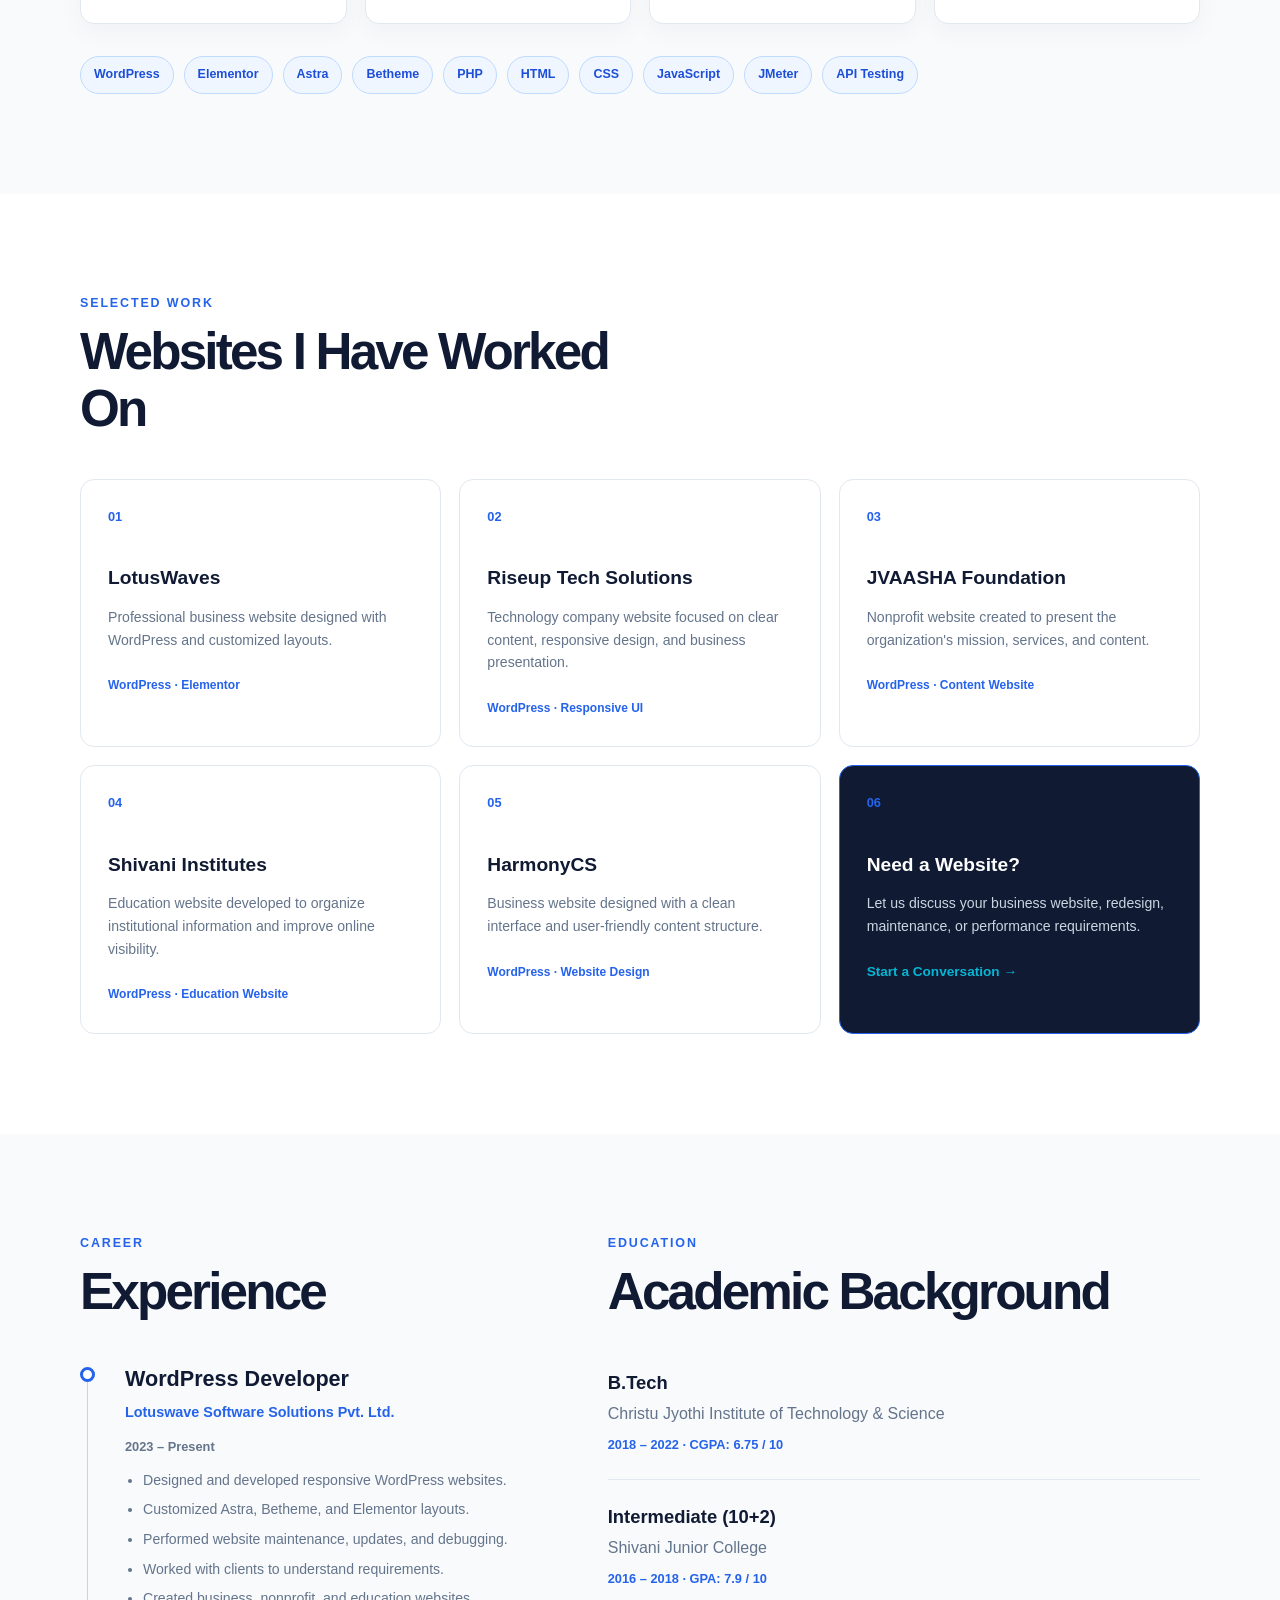
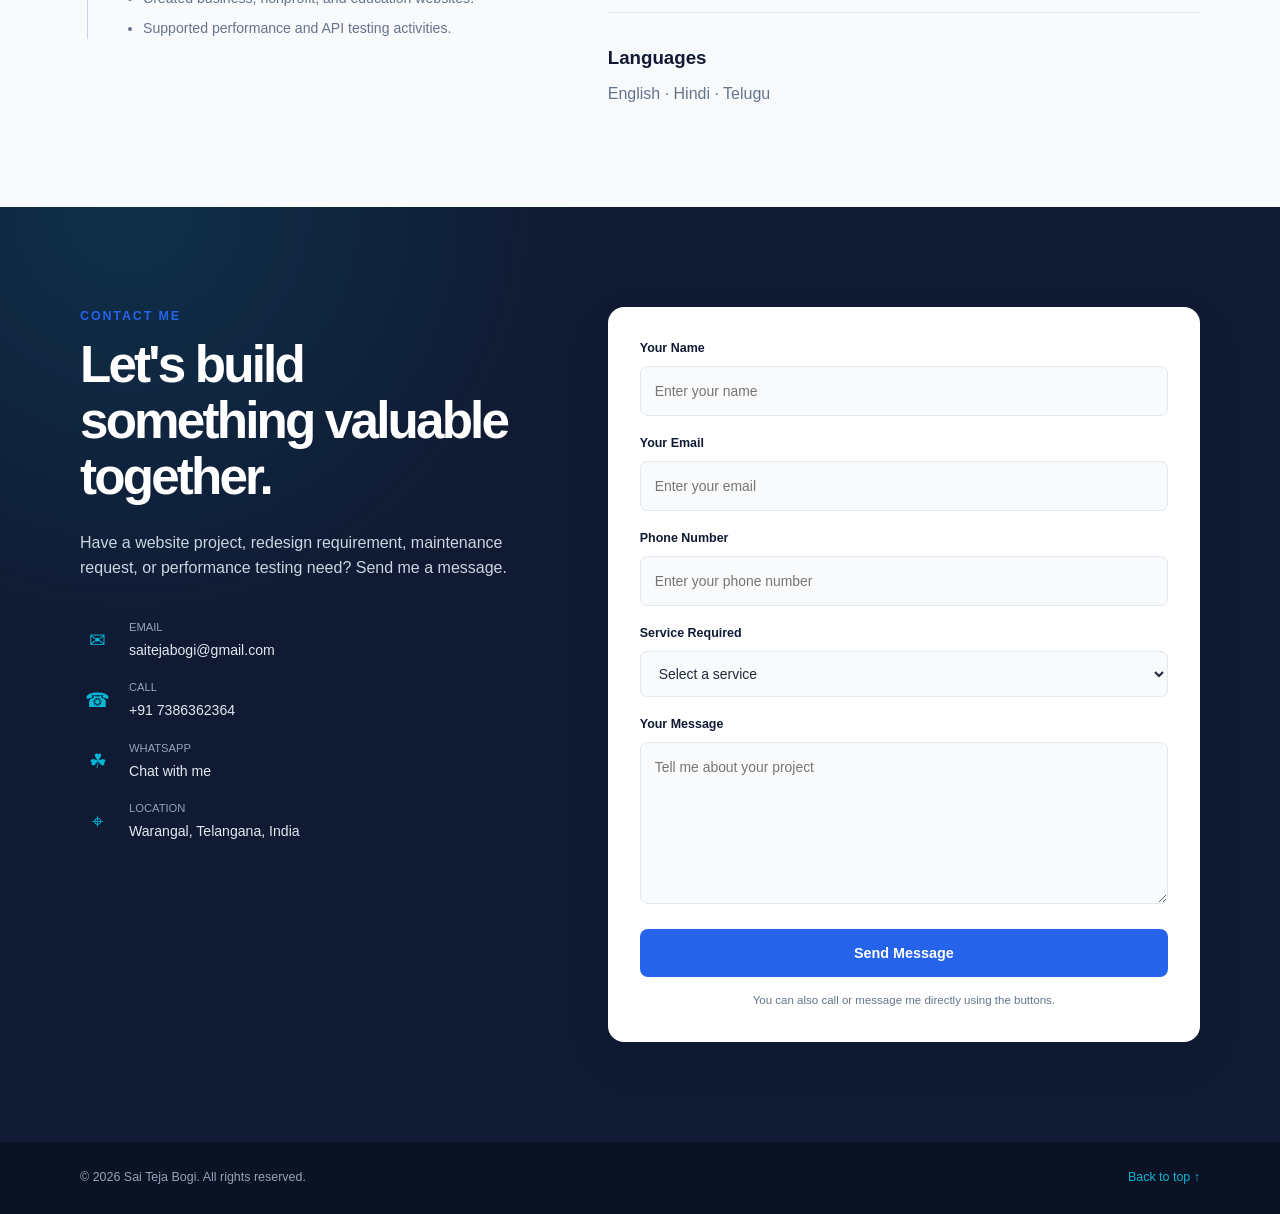
==== commit 181481b1: "Fix HTML encoding issues in index.html" ====
--- a/index.html
+++ b/index.html
@@ -62,7 +62,7 @@
         <div class="hero-card">
   <div class="profile-image-wrapper">
     <img
-      src="assets/sai-teja-bogi-profile.jpg"
+      src="assets/ChatGPT Image Oct 8, 2026, 06_27_34 PM.png"
       alt="Sai Teja Bogi - WordPress Developer"
       class="profile-image"
     >
--- a/style.css
+++ b/style.css
@@ -126,6 +126,7 @@
   font-size: clamp(2.7rem, 7vw, 5.6rem);
   line-height: 1.02;
   letter-spacing: -0.07em;
+ font-family: allerta stencil;
 }
 
 .hero h2 {
@@ -735,4 +736,4 @@
     justify-content: center;
     gap: 8px;
   }
-}+}
